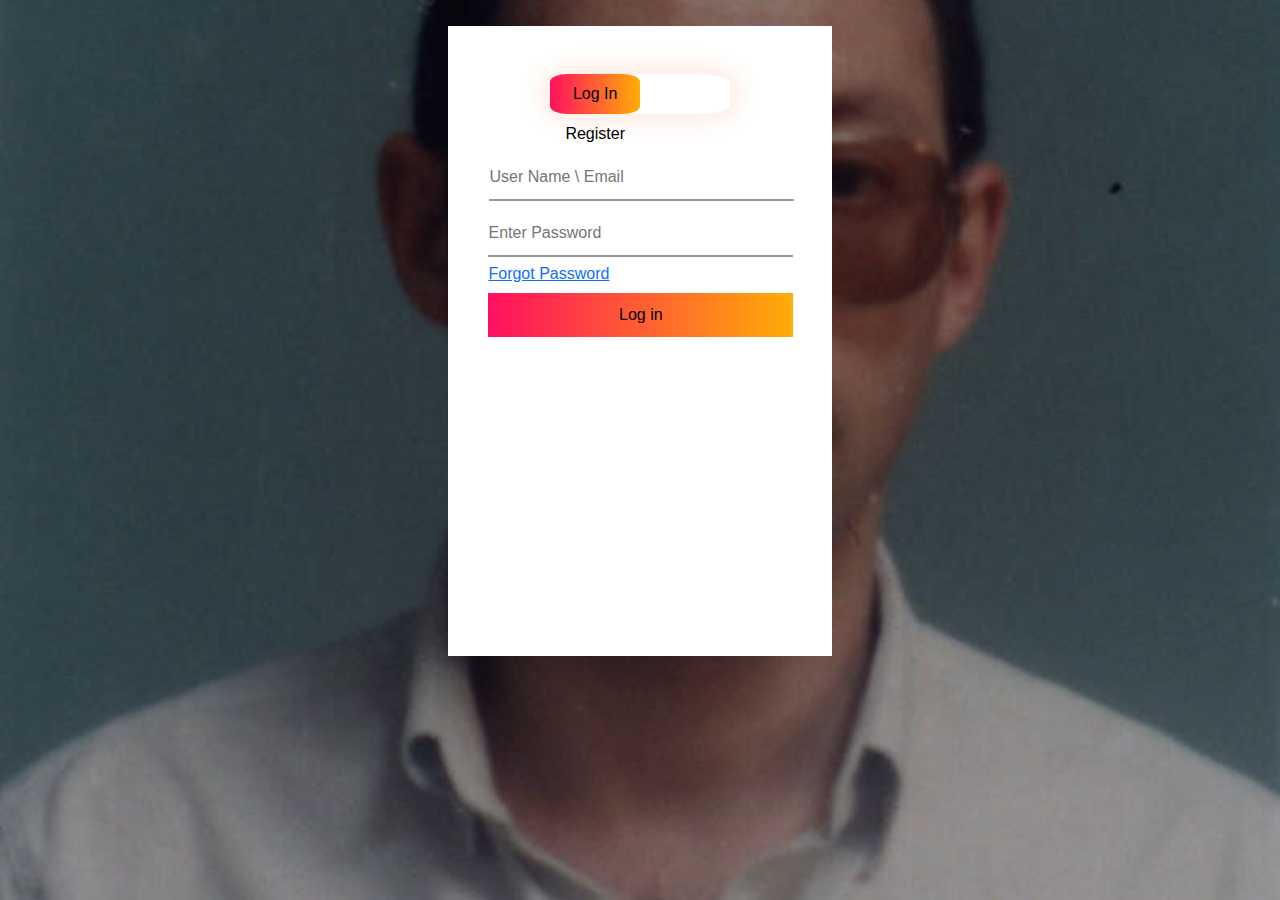
==== project/html/index.html @ 521dc3ec "FIxed index and added fadeIn/fadeOut animations (#13)" ====
<!DOCTYPE html>
<html lang="pt-pt">
<head>
    <meta charset="UTF-8">
    <title>Login</title>
    <script src="../js/index.js"></script>
    <link rel="stylesheet" href="../css/index.css">
    <link rel="stylesheet" href="https://cdn.jsdelivr.net/npm/bootstrap@5.2.3/dist/css/bootstrap.min.css">
</head>
<body>
    <div class="login">
        <div class="form-box">
            <div class="button-box">
                <div id="btn"></div>
                <button type="button" class="toggle-btn" onclick="login()">Log In</button>
                <button type="button" class="toggle-btn" onclick="register()">Register</button>
            </div>
            <div class="login-regist-main">
                <div class="login-regist">
                    <form class="input-group" id="login">
                    <input type="text" class="input-field" placeholder="User Name \ Email" required>
                    <input type="password" class="input-field" placeholder="Enter Password" required><br>
                        <a href="#" onclick="showPopup()" id="popup">Forgot Password</a>
                    <button type="submit" class="submit-btn">Log in</button>
                    </form>
                </div>
                <div class="login-regist">
                    <form class="input-group" id="register">
                    <input type="text" class="input-field" placeholder="Name" required>
                    <input type="text" class="input-field" placeholder="User Name" required>
                    <input type="email" class="input-field" placeholder="Email" required>
                    <input type="password" class="input-field" placeholder="Enter Password" required>
                    <input type="password" class="input-field" placeholder="Confirm Password" required>
                    <span class="terms-label">I agree to the terms & conditions</span><input type="checkbox" class="check-box"><br>
                    <button type="submit" class="submit-btn">Register</button>
                </form>
                </div>
            </div>
            <script src="../js/index.js"></script>
        </div>
    </div>
    <div id="popup1" class="overlay">
        <div class="popup">
            <h2>Forgot Password</h2>
            <a class="close" onclick="hidePopup()" href="#">&times;</a>
            <div class="content">
                <form action="">
                    <input type="email" class="input-field" placeholder="User Name \ Email" required>
                    <input type="password" class="input-field" placeholder="Enter Password" required>
                    <input type="password" class="input-field" placeholder="Confirm Password" required>
                    <button type="submit" class="submit-btn">Set Password</button>
                </form>
            </div>
        </div>
    </div>
</body>
</html>
---- project/css/index.css ----
* {
    margin: 0;
    padding: 0;
    font-family: sans-serif;
}

.login {
    height: 100%;
    width: 100%;
    background-image: linear-gradient(rgba(0, 0, 0, 0.4), rgba(0, 0, 0, 0.4)), url("../images/Adrego.jpg");
    background-position: center;
    background-size: cover;
    position: absolute;
}

.form-box {
    width: 30%;
    height: 70%;
    position: relative;
    margin: 2% auto;
    background: #fff;
    padding: 1%;
    overflow: hidden;
}

.button-box {
    max-height: 40px;
    max-width: 200px;
    width: 50%;
    height: 8%;
    margin: 10% auto;
    position: relative;
    box-shadow: 0 0 20px 9px #ff61241f;
    border-radius: 20% 20%;
}

.toggle-btn {
    width: 50%;
    display: table-row;
    height: 100%;
    cursor: pointer;
    object-fit: inherit;
    background: transparent;
    border: 0;
    outline: none;
    position: relative;
    text-align: center;
}

#btn {
    top: 0;
    left: 0;
    position: absolute;
    width: 50%;
    height: 100%;
    background: linear-gradient(to right, #ff105f, #ffad06);
    border-radius: 20% 20%;
    transition: .5s;
}

.input-group {
    position: relative;
    width: 80%;
    transition: .5s;
}

.input-field {
    width: 85%;
    padding: 10px 0;
    margin: 5px 0;
    border-left: 0;
    border-top: 0;
    border-right: 0;
    border-bottom: 2px solid #999;
    outline: none;
    background: transparent;
}

.submit-btn {
    width: 85%;
    padding: 10px 30px;
    cursor: pointer;
    display: block;
    margin: 2% auto;
    background: linear-gradient(to right, #ff105f, #ffad06);
    border: 0;
    outline: none;
    position: relative;
}

.terms-label {
    margin: 5%;
    color: #777;
    font-size: 12px;
    bottom: 68px;

}

#login {
    left: 8%;
}

#register {
    left: 120%;
}

.overlay {
  position: fixed;
  top: 0;
  bottom: 0;
  left: 0;
  right: 0;
  background: rgba(0, 0, 0, 0.7);
  transition: opacity 500ms;
  display: none;
  opacity: 0;
}

.overlay:target {
  display: block;
  opacity: 1;
}

.popup {
  margin: 10% auto;
  padding: 20px;
  background: #fff;
  border-radius: 5px;
  width: 30%;
  position: relative;
  transition: all 5s ease-in-out;
}

.popup h2 {
  margin-top: 0;
  color: #333;
  font-family: Tahoma, Arial, sans-serif;
}

.popup .close {
  position: absolute;
  top: 20px;
  right: 30px;
  font-size: 30px;
  font-weight: bold;
  text-decoration: none;
  color: #333;
}

.popup .close:hover {
  color: #06D85F;
}

.popup .content {
  max-height: 30%;
  overflow: auto;
}

@media screen and (max-width: 700px){
  .box{
    width: 70%;
  }
  .popup{
    width: 70%;
  }
}

.login-regist-main {
    display: grid;
    place-items: start;
    grid-template-areas: "inner-div";
    overflow-y: auto;
    overflow-x: hidden;
}

.login-regist {
    grid-area: inner-div;
}

@keyframes fadeIn {
  0% {opacity: 0;}
  100% {opacity: 1;}
}

@keyframes fadeOut {
  0% {opacity: 1;}
  100% {opacity: 0;}
}
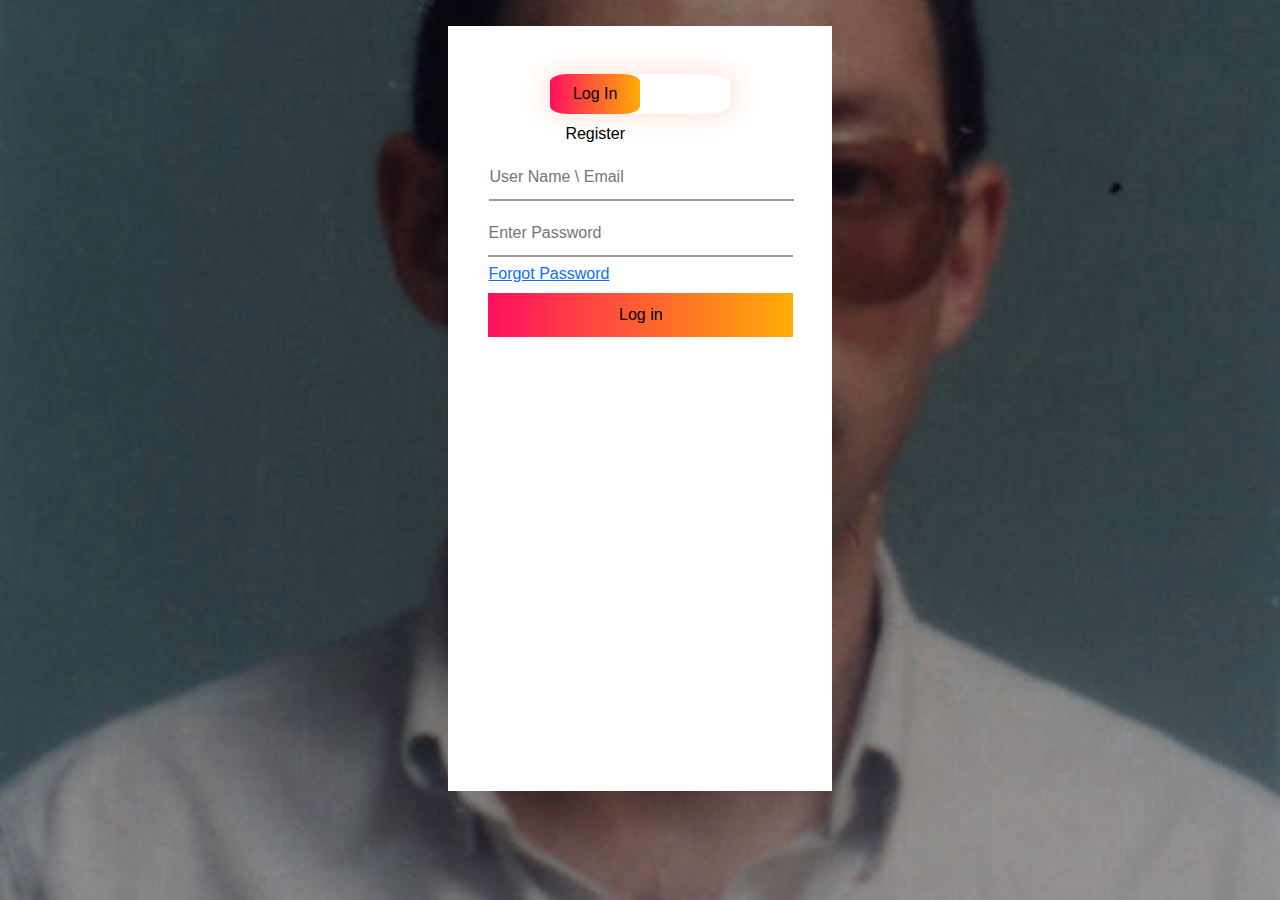
==== commit 27d5ffd4: "Fixed login/register functionality (#18)" ====
--- a/project/html/index.html
+++ b/project/html/index.html
@@ -17,21 +17,21 @@
             </div>
             <div class="login-regist-main">
                 <div class="login-regist">
-                    <form class="input-group" id="login">
-                    <input type="text" class="input-field" placeholder="User Name \ Email" required>
-                    <input type="password" class="input-field" placeholder="Enter Password" required><br>
+                    <form class="input-group" id="login" action="actions/do_login" method="post">
+                    <input type="text" class="input-field"  name="username" placeholder="User Name \ Email" required>
+                    <input type="password" class="input-field" name="password" placeholder="Enter Password" required><br>
                         <a href="#" onclick="showPopup()" id="popup">Forgot Password</a>
                     <button type="submit" class="submit-btn">Log in</button>
                     </form>
                 </div>
                 <div class="login-regist">
-                    <form class="input-group" id="register">
-                    <input type="text" class="input-field" placeholder="Name" required>
-                    <input type="text" class="input-field" placeholder="User Name" required>
-                    <input type="email" class="input-field" placeholder="Email" required>
-                    <input type="password" class="input-field" placeholder="Enter Password" required>
-                    <input type="password" class="input-field" placeholder="Confirm Password" required>
-                    <span class="terms-label">I agree to the terms & conditions</span><input type="checkbox" class="check-box"><br>
+                    <form class="input-group" id="register" action="actions/do_register" method="post">
+                    <input type="text" class="input-field" name="name" placeholder="Name" required>
+                    <input type="text" class="input-field" name="username" placeholder="User Name" required>
+                    <input type="email" class="input-field" name="email" placeholder="Email" required>
+                    <input type="password" class="input-field" name="password" placeholder="Enter Password" required>
+                    <input type="password" class="input-field" name="confirm_password" placeholder="Confirm Password" required>
+                    <span class="terms-label">I agree to the terms & conditions</span><input type="checkbox" class="check-box" required><br>
                     <button type="submit" class="submit-btn">Register</button>
                 </form>
                 </div>
--- a/project/css/index.css
+++ b/project/css/index.css
@@ -15,7 +15,7 @@
 
 .form-box {
     width: 30%;
-    height: 70%;
+    height: 85%;
     position: relative;
     margin: 2% auto;
     background: #fff;
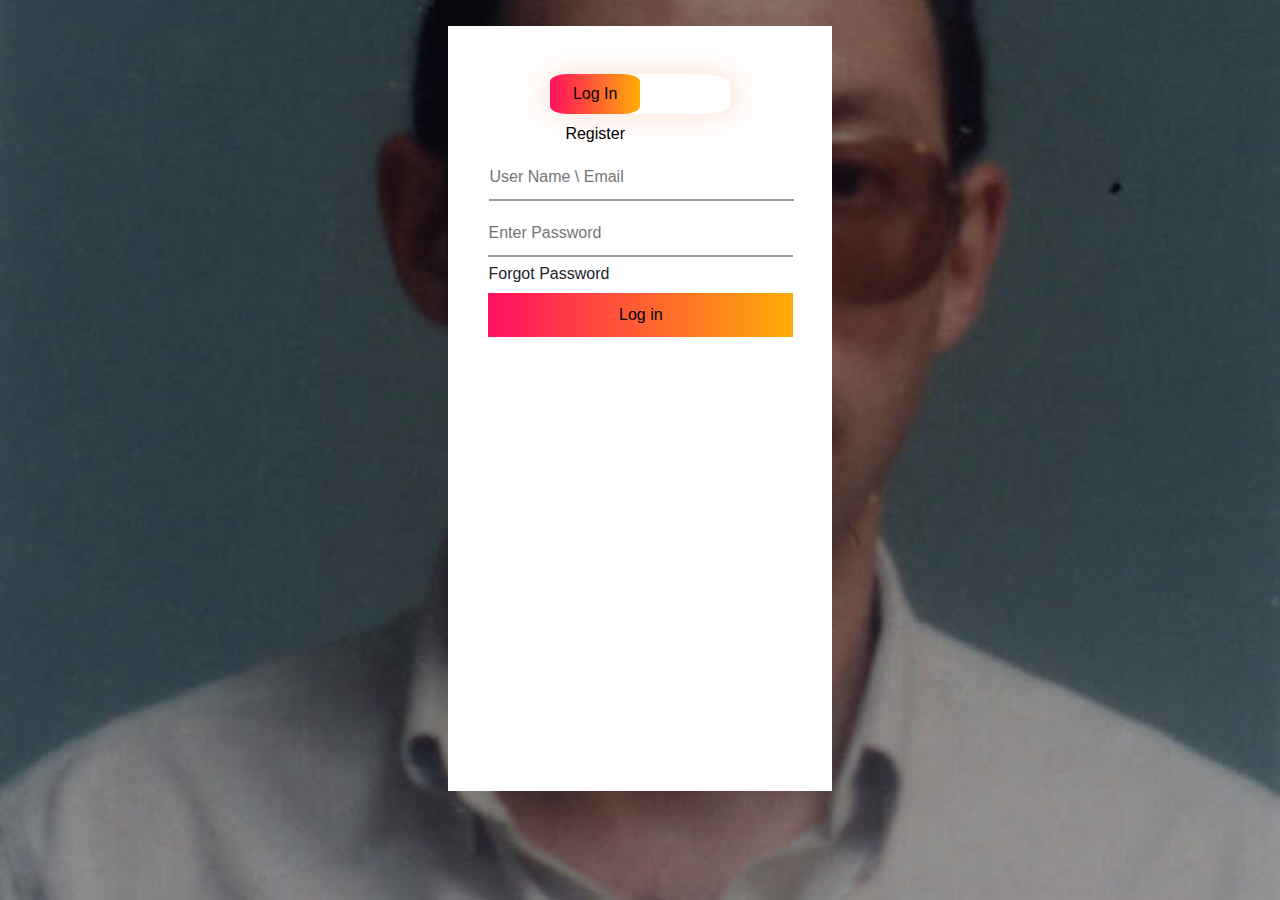
==== commit 9bca4131: "Profile Improvement (#23)" ====
--- a/project/html/index.html
+++ b/project/html/index.html
@@ -20,7 +20,7 @@
                     <form class="input-group" id="login" action="actions/do_login" method="post">
                     <input type="text" class="input-field"  name="username" placeholder="User Name \ Email" required>
                     <input type="password" class="input-field" name="password" placeholder="Enter Password" required><br>
-                        <a href="#" onclick="showPopup()" id="popup">Forgot Password</a>
+                        <a onclick="showPopup()" id="popup">Forgot Password</a>
                     <button type="submit" class="submit-btn">Log in</button>
                     </form>
                 </div>
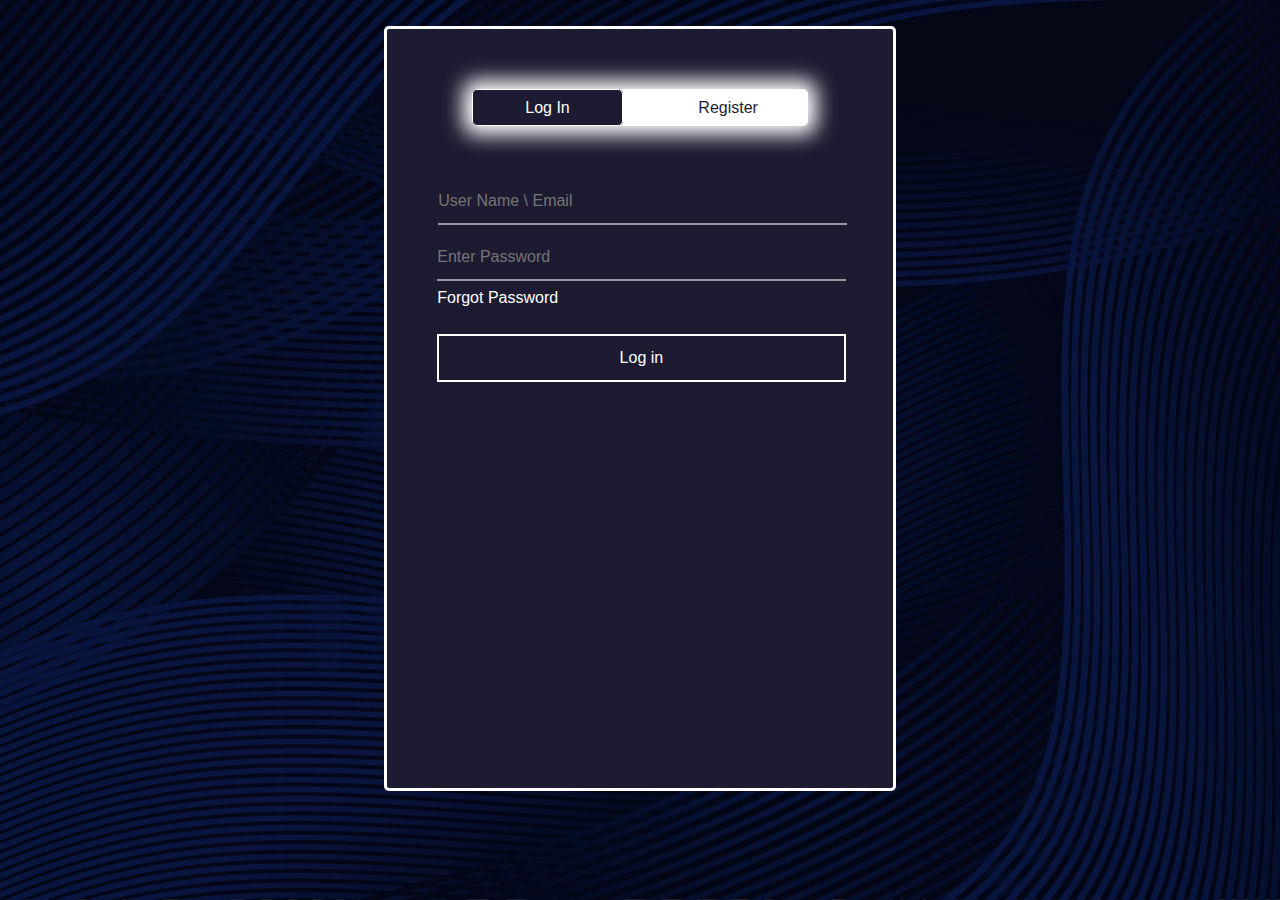
==== commit 412a3dc2: "Login theme improvement &  Posts and Favorits insertion on Profile (#27)" ====
--- a/project/html/index.html
+++ b/project/html/index.html
@@ -12,8 +12,8 @@
         <div class="form-box">
             <div class="button-box">
                 <div id="btn"></div>
-                <button type="button" class="toggle-btn" onclick="login()">Log In</button>
-                <button type="button" class="toggle-btn" onclick="register()">Register</button>
+                <button type="button" id="login-toggle" class="toggle-btn" onclick="login()">Log In</button>
+                <button type="button" id="register-toggle" class="toggle-btn" onclick="register()">Register</button>
             </div>
             <div class="login-regist-main">
                 <div class="login-regist">
--- a/project/css/index.css
+++ b/project/css/index.css
@@ -7,55 +7,64 @@
 .login {
     height: 100%;
     width: 100%;
-    background-image: linear-gradient(rgba(0, 0, 0, 0.4), rgba(0, 0, 0, 0.4)), url("../images/Adrego.jpg");
+    background-image: linear-gradient(rgba(0, 0, 0, 0.4), rgba(0, 0, 0, 0.4)), url("../images/Background.jpg");
     background-position: center;
     background-size: cover;
     position: absolute;
 }
 
+#login-toggle{
+    margin-right: 7.4%;
+    color: #fff;
+}
+
 .form-box {
-    width: 30%;
+    width: 40%;
     height: 85%;
     position: relative;
     margin: 2% auto;
-    background: #fff;
+    background: #1d1b31;
+    border: #fff 3px solid;
+    border-radius: 5px;
     padding: 1%;
     overflow: hidden;
 }
 
 .button-box {
-    max-height: 40px;
-    max-width: 200px;
-    width: 50%;
-    height: 8%;
+    background: #fff;
+    width: 70%;
+    height: 5%;
     margin: 10% auto;
     position: relative;
-    box-shadow: 0 0 20px 9px #ff61241f;
-    border-radius: 20% 20%;
+    box-shadow: 0 0 20px 9px #fff;
+    border-radius: 5px;
 }
 
 .toggle-btn {
-    width: 50%;
+    border : 1px solid #fff;
+    border-radius: 5px;
+    width: 45%;
     display: table-row;
     height: 100%;
     cursor: pointer;
     object-fit: inherit;
     background: transparent;
-    border: 0;
     outline: none;
     position: relative;
     text-align: center;
+    color : #1d1b31;
 }
 
 #btn {
     top: 0;
     left: 0;
     position: absolute;
-    width: 50%;
+    width: 45%;
     height: 100%;
-    background: linear-gradient(to right, #ff105f, #ffad06);
-    border-radius: 20% 20%;
+    background: #1d1b31;
+    border-radius: 5px;
     transition: .5s;
+
 }
 
 .input-group {
@@ -79,18 +88,20 @@
 .submit-btn {
     width: 85%;
     padding: 10px 30px;
+    border: 2px solid #fff;
     cursor: pointer;
     display: block;
-    margin: 2% auto;
-    background: linear-gradient(to right, #ff105f, #ffad06);
-    border: 0;
+    margin: 5% auto;
+    background: #1d1b31;
+    color : #fff;
+
     outline: none;
     position: relative;
 }
 
 .terms-label {
     margin: 5%;
-    color: #777;
+    color: #fff;
     font-size: 12px;
     bottom: 68px;
 
@@ -98,10 +109,12 @@
 
 #login {
     left: 8%;
+    color : #fff
 }
 
 #register {
     left: 120%;
+    color : #fff
 }
 
 .overlay {
@@ -122,18 +135,18 @@
 }
 
 .popup {
-  margin: 10% auto;
-  padding: 20px;
-  background: #fff;
-  border-radius: 5px;
-  width: 30%;
-  position: relative;
-  transition: all 5s ease-in-out;
+    margin: 20% auto;
+    padding: 20px;
+    background: #fff;
+    border-radius: 5px;
+    width: 30%;
+    position: relative;
+    transition: all 5s ease-in-out;
 }
 
 .popup h2 {
   margin-top: 0;
-  color: #333;
+  color: #fff;
   font-family: Tahoma, Arial, sans-serif;
 }
 
@@ -144,11 +157,11 @@
   font-size: 30px;
   font-weight: bold;
   text-decoration: none;
-  color: #333;
+  color: #fff;
 }
 
 .popup .close:hover {
-  color: #06D85F;
+  color: #940101;
 }
 
 .popup .content {
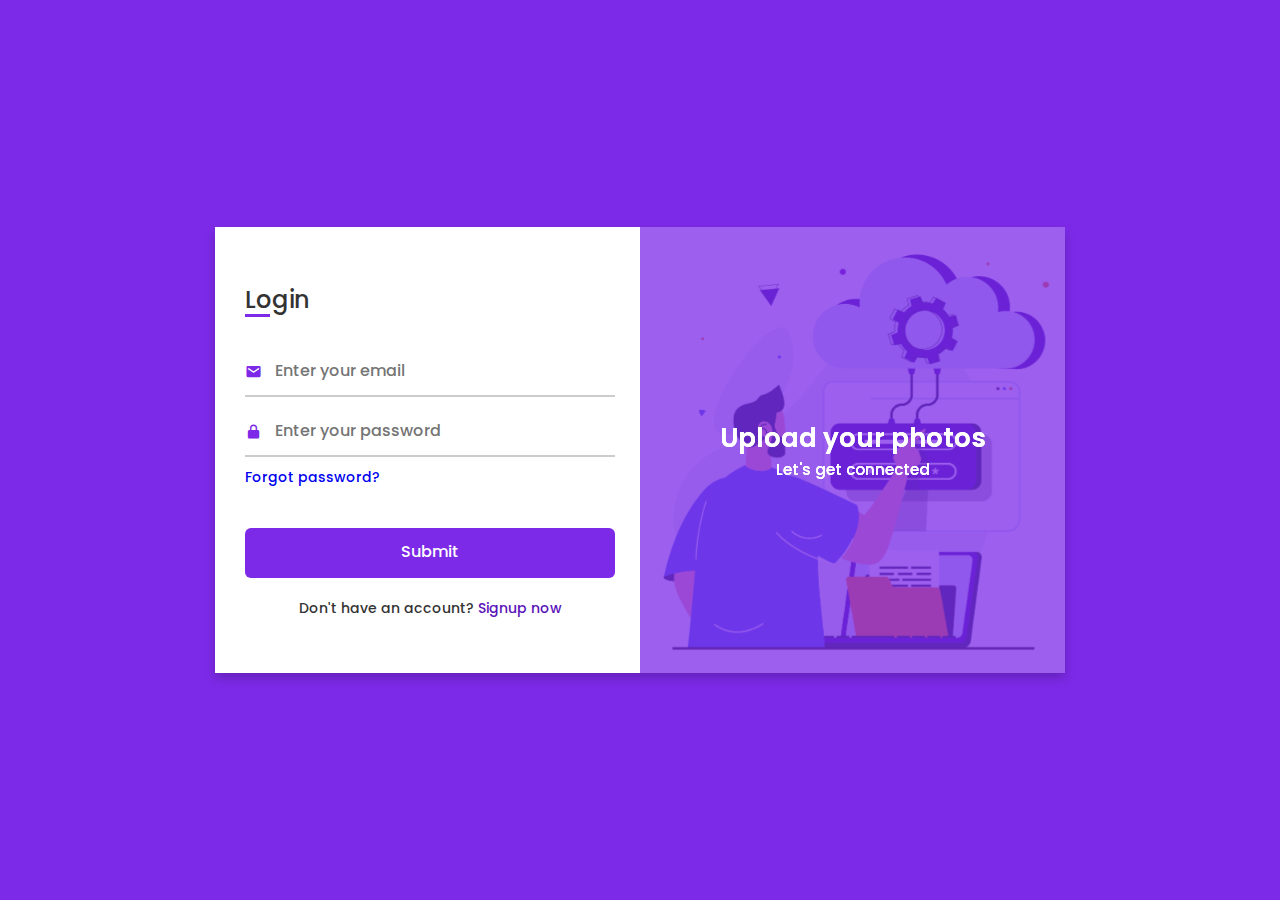
==== commit 6fadf534: "Improvement of the Login-Register page frontend (#28)" ====
--- a/project/html/index.html
+++ b/project/html/index.html
@@ -1,57 +1,75 @@
 <!DOCTYPE html>
 <html lang="pt-pt">
-<head>
-    <meta charset="UTF-8">
-    <title>Login</title>
-    <script src="../js/index.js"></script>
-    <link rel="stylesheet" href="../css/index.css">
-    <link rel="stylesheet" href="https://cdn.jsdelivr.net/npm/bootstrap@5.2.3/dist/css/bootstrap.min.css">
-</head>
-<body>
-    <div class="login">
-        <div class="form-box">
-            <div class="button-box">
-                <div id="btn"></div>
-                <button type="button" id="login-toggle" class="toggle-btn" onclick="login()">Log In</button>
-                <button type="button" id="register-toggle" class="toggle-btn" onclick="register()">Register</button>
-            </div>
-            <div class="login-regist-main">
-                <div class="login-regist">
-                    <form class="input-group" id="login" action="actions/do_login" method="post">
-                    <input type="text" class="input-field"  name="username" placeholder="User Name \ Email" required>
-                    <input type="password" class="input-field" name="password" placeholder="Enter Password" required><br>
-                        <a onclick="showPopup()" id="popup">Forgot Password</a>
-                    <button type="submit" class="submit-btn">Log in</button>
-                    </form>
-                </div>
-                <div class="login-regist">
-                    <form class="input-group" id="register" action="actions/do_register" method="post">
-                    <input type="text" class="input-field" name="name" placeholder="Name" required>
-                    <input type="text" class="input-field" name="username" placeholder="User Name" required>
-                    <input type="email" class="input-field" name="email" placeholder="Email" required>
-                    <input type="password" class="input-field" name="password" placeholder="Enter Password" required>
-                    <input type="password" class="input-field" name="confirm_password" placeholder="Confirm Password" required>
-                    <span class="terms-label">I agree to the terms & conditions</span><input type="checkbox" class="check-box" required><br>
-                    <button type="submit" class="submit-btn">Register</button>
-                </form>
-                </div>
-            </div>
-            <script src="../js/index.js"></script>
-        </div>
-    </div>
-    <div id="popup1" class="overlay">
-        <div class="popup">
-            <h2>Forgot Password</h2>
-            <a class="close" onclick="hidePopup()" href="#">&times;</a>
-            <div class="content">
-                <form action="">
-                    <input type="email" class="input-field" placeholder="User Name \ Email" required>
-                    <input type="password" class="input-field" placeholder="Enter Password" required>
-                    <input type="password" class="input-field" placeholder="Confirm Password" required>
-                    <button type="submit" class="submit-btn">Set Password</button>
-                </form>
-            </div>
-        </div>
-    </div>
-</body>
-</html>
+    <head>
+        <meta charset="UTF-8">
+        <title>Login and Registration</title>
+        <link href='https://unpkg.com/boxicons@2.1.4/css/boxicons.min.css' rel='stylesheet'>
+		<link rel="stylesheet" href="../css/index.css">
+		<meta name="viewport" content="width=device-width, inicial-scale=1.0">
+    </head>
+    <body>
+        <div class="container">
+			<input type="checkbox" id="flip">
+			<div class="cover">
+				<div class="front">
+					<img src="../images/Img1.jpeg" alt="">
+					<div class="text">
+						<span class="text-1">Upload your photos</span>
+						<span class="text-2">Let's get connected</span>
+					</div>
+				</div>
+				<div class="back">
+					<img class="backImg" src="../images/Img1.jpeg" alt="">
+					<div class="text">
+						<span class="text-1">Upload your photos</span>
+						<span class="text-2">Let's get connected</span>
+					</div>
+				</div>
+			</div>
+			<form action="#">
+				<div class="form-content">
+					<div class="login-form">
+						<div class="title">Login</div>
+						<div class="input-boxes">
+							<div class="inpup-box">
+								<i class='bx bxs-envelope'></i>
+								<input type="text" placeholder="Enter your email" required>
+							</div>
+							<div class="inpup-box">
+								<i class='bx bxs-lock-alt' ></i>
+								<input type="password" placeholder="Enter your password" required>
+							</div>
+							<div class="text"><a href="#">Forgot password?</a></div>
+							<div class="button inpup-box">
+								<input type="submit" value="Submit">
+							</div>
+							<div class="text sign-up-text">Don't have an account? <label for="flip">Signup now</label></div>
+						</div>
+					</div>
+					<div class="signup-form">
+						<div class="title">Signup</div>
+						<div class="input-boxes">
+							<div class="inpup-box">
+								<i class='bx bxs-user'></i>
+								<input type="text" placeholder="Enter your name" required>
+							</div>
+							<div class="inpup-box">
+								<i class='bx bxs-envelope'></i>
+								<input type="text" placeholder="Enter your email" required>
+							</div>
+							<div class="inpup-box">
+								<i class='bx bxs-lock-alt' ></i>
+								<input type="password" placeholder="Enter your password" required>
+							</div>
+							<div class="button inpup-box">
+								<input type="submit" value="Submit">
+							</div>
+							<div class="text sign-up-text">Already have an account? <label for="flip">Login now</label></div>
+						</div>
+					</div>
+				</div>
+			</form>
+		</div>
+        <script src="../js/index.js"></script>
+    </body>
+</html>--- a/project/css/index.css
+++ b/project/css/index.css
@@ -1,201 +1,254 @@
-* {
+@import url('https://fonts.googleapis.com/css?family=Poppins:wght@200;300;400;500;600;700&display=swap');
+
+*{
     margin: 0;
     padding: 0;
-    font-family: sans-serif;
-}
-
-.login {
-    height: 100%;
-    width: 100%;
-    background-image: linear-gradient(rgba(0, 0, 0, 0.4), rgba(0, 0, 0, 0.4)), url("../images/Background.jpg");
-    background-position: center;
-    background-size: cover;
-    position: absolute;
-}
-
-#login-toggle{
-    margin-right: 7.4%;
+    box-sizing: border-box;
+    font-family: 'Poppins', sans-serif;
+}
+
+body{
+    min-height: 100vh;
+    display: flex;
+    align-items: center;
+    justify-content: center;
+    background: #7d2ae8;
+}
+
+.container{
+    position: relative;
+    max-width: 850px;
+    width: 100%;
+    background: #fff;
+    padding: 40px 30px;
+    box-shadow: 0 5px 10px rgba(0,0,0,0.2);
+    perspective: 2700px;
+}
+
+.container .cover{
+    position: absolute;
+    top: 0;
+    left: 50%;
+    height: 100%;
+    width: 50%;
+    z-index: 98;
+    transition: all 1s ease;
+    transform-origin: left;
+    transform-style: preserve-3d;
+}
+
+.container .cover::before{
+    content: '';
+    position: absolute;
+    height: 100%;
+    width: 100%;
+    background: #7d2ae8;
+    opacity: 0.5;
+    z-index: 100;
+}
+
+.container .cover::after{
+    content: '';
+    position: absolute;
+    height: 100%;
+    width: 100%;
+    background: #7d2ae8;
+    opacity: 0.5;
+    z-index: 100;
+    transform: rotateY(180deg);
+}
+
+.container #flip:checked ~ .cover{
+    transform: rotateY(-180deg);
+}
+
+.container .cover img{
+    position: absolute;
+    height: 100%;
+    width: 100%;
+    object-fit: cover;
+    z-index: 12;
+    backface-visibility: hidden;
+}
+
+.container .cover .back .backImg{
+    transform: rotateY(180deg);
+}
+
+.container .cover .text{
+    position: absolute;
+    z-index: 111;
+    height: 100%;
+    width: 100%;
+    display: flex;
+    flex-direction: column;
+    align-items: center;
+    justify-content: center;
+}
+
+.cover .text .text-1,
+.cover .text .text-2{
+    font-size: 26px;
+    font-weight: 600;
     color: #fff;
-}
-
-.form-box {
-    width: 40%;
-    height: 85%;
+    text-align: center;
+    backface-visibility: hidden;
+}
+
+.cover .text .back .text-1,
+.cover .text .back .text-2{
+    transform: rotateY(180deg);
+}
+
+.cover .text .text-2{
+    font-size: 15px;
+    font-weight: 500;
+}
+
+.container form{
+    height: 100%;
+    width: 100%;
+    background: #fff;
+}
+
+.container .form-content{
+    display: flex;
+    align-items: center;
+    justify-content: space-between;
+}
+
+.form-content .login-form,
+.form-content .signup-form{
+    width: calc(100% / 2 - 25px);
+}
+
+form .form-content .title{
     position: relative;
-    margin: 2% auto;
-    background: #1d1b31;
-    border: #fff 3px solid;
-    border-radius: 5px;
-    padding: 1%;
-    overflow: hidden;
-}
-
-.button-box {
-    background: #fff;
-    width: 70%;
-    height: 5%;
-    margin: 10% auto;
+    font-size: 24px;
+    font-weight: 500;
+    color: #333;
+}
+
+form .form-content .title:before{
+    content: '';
+    position: absolute;
+    left: 0;
+    bottom: 0;
+    height: 3px;
+    width: 25px;
+    background: #7d2ae8;
+}
+
+form .signup-form .title:before{
+    width: 20px;
+}
+
+form .form-content .input-boxes{
+    margin-top: 30px;
+}
+
+form .form-content .inpup-box{
+    display: flex;
+    align-items: center;
+    height: 50px;
+    width: 100%;
+    margin: 10px 0;
     position: relative;
-    box-shadow: 0 0 20px 9px #fff;
-    border-radius: 5px;
-}
-
-.toggle-btn {
-    border : 1px solid #fff;
-    border-radius: 5px;
-    width: 45%;
-    display: table-row;
-    height: 100%;
+}
+
+.form-content .inpup-box input{
+    height: 100%;
+    width: 100%;
+    outline: none;
+    border: none;
+    padding: 0 30px;
+    font-size: 16px;
+    font-weight: 500;
+    border-bottom: 2px solid rgba(0,0,0,0.2);
+    transition: all 0.3s ease;
+}
+
+.form-content .inpup-box input:focus,
+.form-content .inpup-box input:valid{
+    border-color: #7d2ae8;
+}
+
+.form-content .inpup-box i{
+    position: absolute;
+    color: #7d2ae8;
+    font-size: 17px;
+}
+
+form .form-content .text{
+    font-size: 14px;
+    font-weight: 500;
+    color: #333;
+}
+
+form .form-content .text a{
+    text-decoration: none;
+}
+
+form .form-content .text a:hover{
+    text-decoration: underline;
+}
+
+form .form-content .button{
+    color: #fff;
+    margin-top: 40px;
+}
+
+form .form-content .button input{
+    color: #fff;
+    background: #7d2ae8;
+    border-radius: 6px;
+    padding: 0;
     cursor: pointer;
-    object-fit: inherit;
-    background: transparent;
-    outline: none;
-    position: relative;
+    transition: all 0.4s ease;
+}
+
+form .form-content .button input:hover{
+    background: #5b13b9;
+}
+
+form .form-content label{
+    color: #5b13b9;
+    cursor: pointer;
+}
+
+form .form-content label:hover{
+    text-decoration: underline;
+}
+
+form .form-content .login-text,
+form .form-content .sign-up-text{
     text-align: center;
-    color : #1d1b31;
-}
-
-#btn {
-    top: 0;
-    left: 0;
-    position: absolute;
-    width: 45%;
-    height: 100%;
-    background: #1d1b31;
-    border-radius: 5px;
-    transition: .5s;
-
-}
-
-.input-group {
-    position: relative;
-    width: 80%;
-    transition: .5s;
-}
-
-.input-field {
-    width: 85%;
-    padding: 10px 0;
-    margin: 5px 0;
-    border-left: 0;
-    border-top: 0;
-    border-right: 0;
-    border-bottom: 2px solid #999;
-    outline: none;
-    background: transparent;
-}
-
-.submit-btn {
-    width: 85%;
-    padding: 10px 30px;
-    border: 2px solid #fff;
-    cursor: pointer;
-    display: block;
-    margin: 5% auto;
-    background: #1d1b31;
-    color : #fff;
-
-    outline: none;
-    position: relative;
-}
-
-.terms-label {
-    margin: 5%;
-    color: #fff;
-    font-size: 12px;
-    bottom: 68px;
-
-}
-
-#login {
-    left: 8%;
-    color : #fff
-}
-
-#register {
-    left: 120%;
-    color : #fff
-}
-
-.overlay {
-  position: fixed;
-  top: 0;
-  bottom: 0;
-  left: 0;
-  right: 0;
-  background: rgba(0, 0, 0, 0.7);
-  transition: opacity 500ms;
-  display: none;
-  opacity: 0;
-}
-
-.overlay:target {
-  display: block;
-  opacity: 1;
-}
-
-.popup {
-    margin: 20% auto;
-    padding: 20px;
-    background: #fff;
-    border-radius: 5px;
-    width: 30%;
-    position: relative;
-    transition: all 5s ease-in-out;
-}
-
-.popup h2 {
-  margin-top: 0;
-  color: #fff;
-  font-family: Tahoma, Arial, sans-serif;
-}
-
-.popup .close {
-  position: absolute;
-  top: 20px;
-  right: 30px;
-  font-size: 30px;
-  font-weight: bold;
-  text-decoration: none;
-  color: #fff;
-}
-
-.popup .close:hover {
-  color: #940101;
-}
-
-.popup .content {
-  max-height: 30%;
-  overflow: auto;
-}
-
-@media screen and (max-width: 700px){
-  .box{
-    width: 70%;
-  }
-  .popup{
-    width: 70%;
-  }
-}
-
-.login-regist-main {
-    display: grid;
-    place-items: start;
-    grid-template-areas: "inner-div";
-    overflow-y: auto;
-    overflow-x: hidden;
-}
-
-.login-regist {
-    grid-area: inner-div;
-}
-
-@keyframes fadeIn {
-  0% {opacity: 0;}
-  100% {opacity: 1;}
-}
-
-@keyframes fadeOut {
-  0% {opacity: 1;}
-  100% {opacity: 0;}
-}
+    margin-top: 20px;
+}
+
+.container #flip{
+    display: none;
+}
+
+@media (max-width: 730px) {
+    .container .cover{
+        display: none;
+    }
+
+    .form-content .login-form,
+    .form-content .signup-form{
+        width: 100%;
+    }
+
+    .form-content .signup-form{
+        display: none;
+    }
+
+    .container #flip:checked ~ form .signup-form{
+        display: block;
+    }
+
+    .container #flip:checked ~ form .login-form{
+        display: none;
+    }
+}
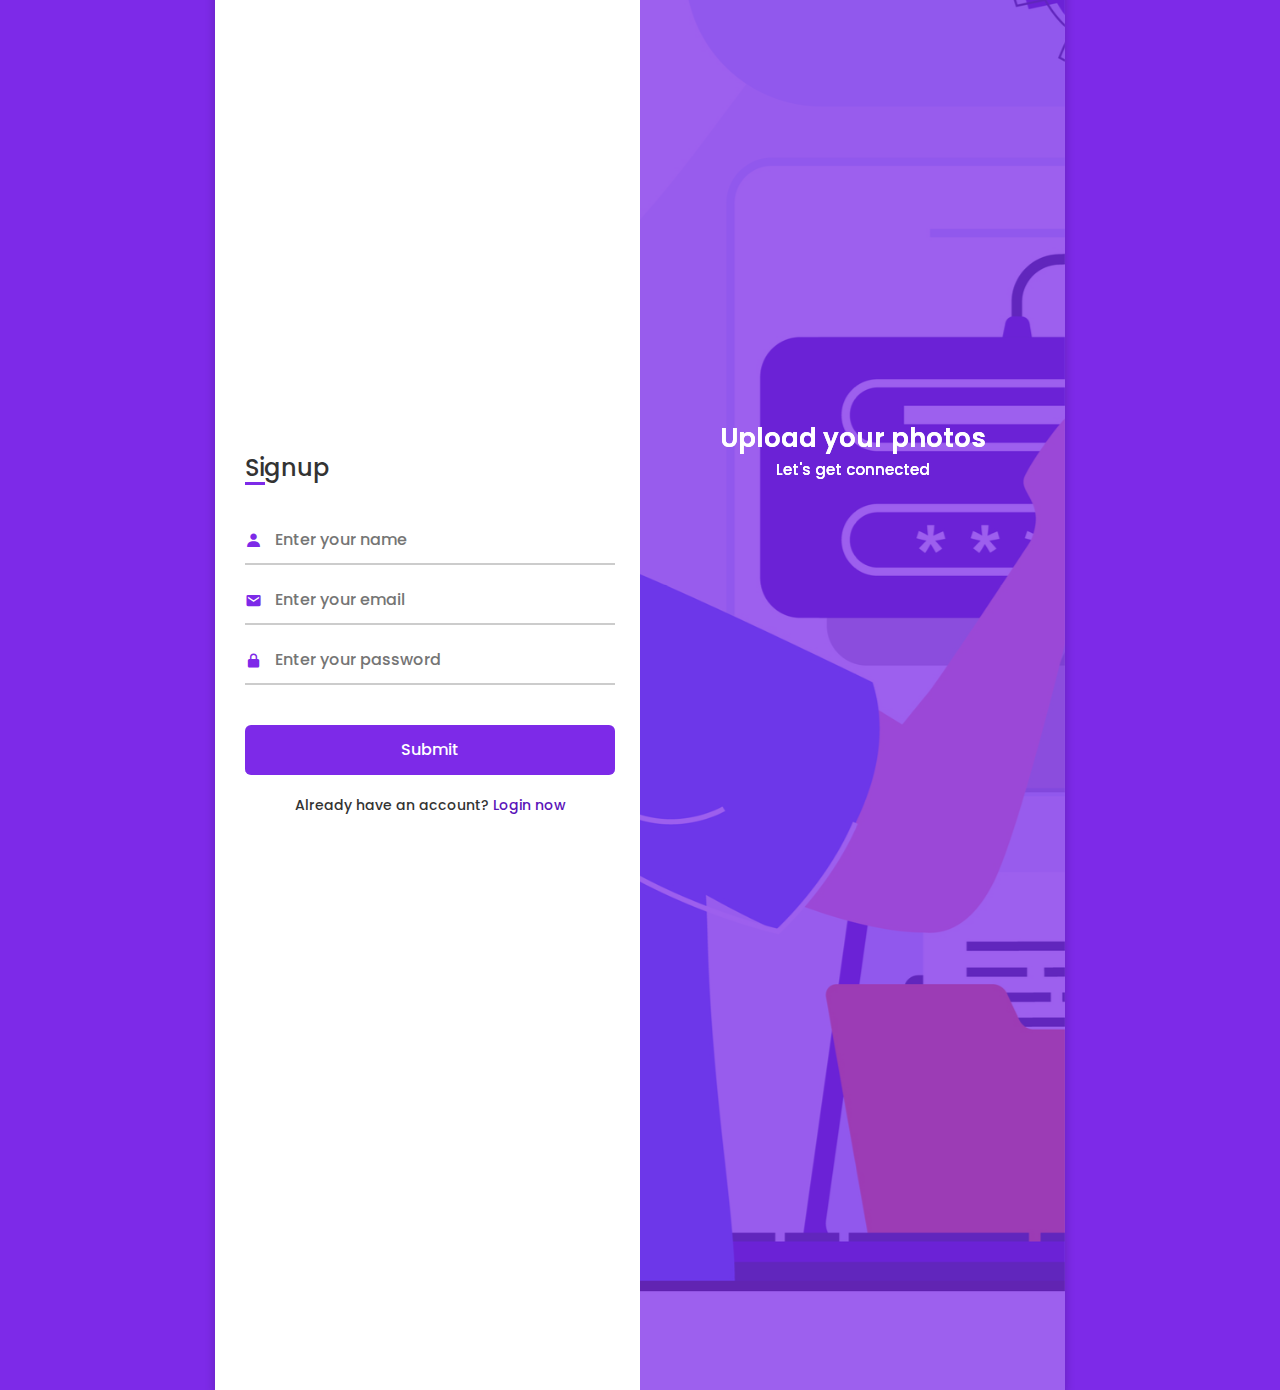
==== commit 50928f7a: "Gallery working (#34)" ====
--- a/project/html/index.html
+++ b/project/html/index.html
@@ -1,4 +1,3 @@
-<!DOCTYPE html>
 <html lang="pt-pt">
     <head>
         <meta charset="UTF-8">
@@ -26,18 +25,18 @@
 					</div>
 				</div>
 			</div>
-			<form action="#">
+			<form action="/actions/do_login" method="post">
 				<div class="form-content">
 					<div class="login-form">
 						<div class="title">Login</div>
 						<div class="input-boxes">
 							<div class="inpup-box">
 								<i class='bx bxs-envelope'></i>
-								<input type="text" placeholder="Enter your email" required>
+								<input type="text" name="email" placeholder="Enter your email" required>
 							</div>
 							<div class="inpup-box">
 								<i class='bx bxs-lock-alt' ></i>
-								<input type="password" placeholder="Enter your password" required>
+								<input type="password" name="password" placeholder="Enter your password" required>
 							</div>
 							<div class="text"><a href="#">Forgot password?</a></div>
 							<div class="button inpup-box">
@@ -46,6 +45,10 @@
 							<div class="text sign-up-text">Don't have an account? <label for="flip">Signup now</label></div>
 						</div>
 					</div>
+				</div>
+			</form>
+			<form action="/actions/do_register">
+				<div class="form-content">
 					<div class="signup-form">
 						<div class="title">Signup</div>
 						<div class="input-boxes">
@@ -72,4 +75,4 @@
 		</div>
         <script src="../js/index.js"></script>
     </body>
-</html>+</html>
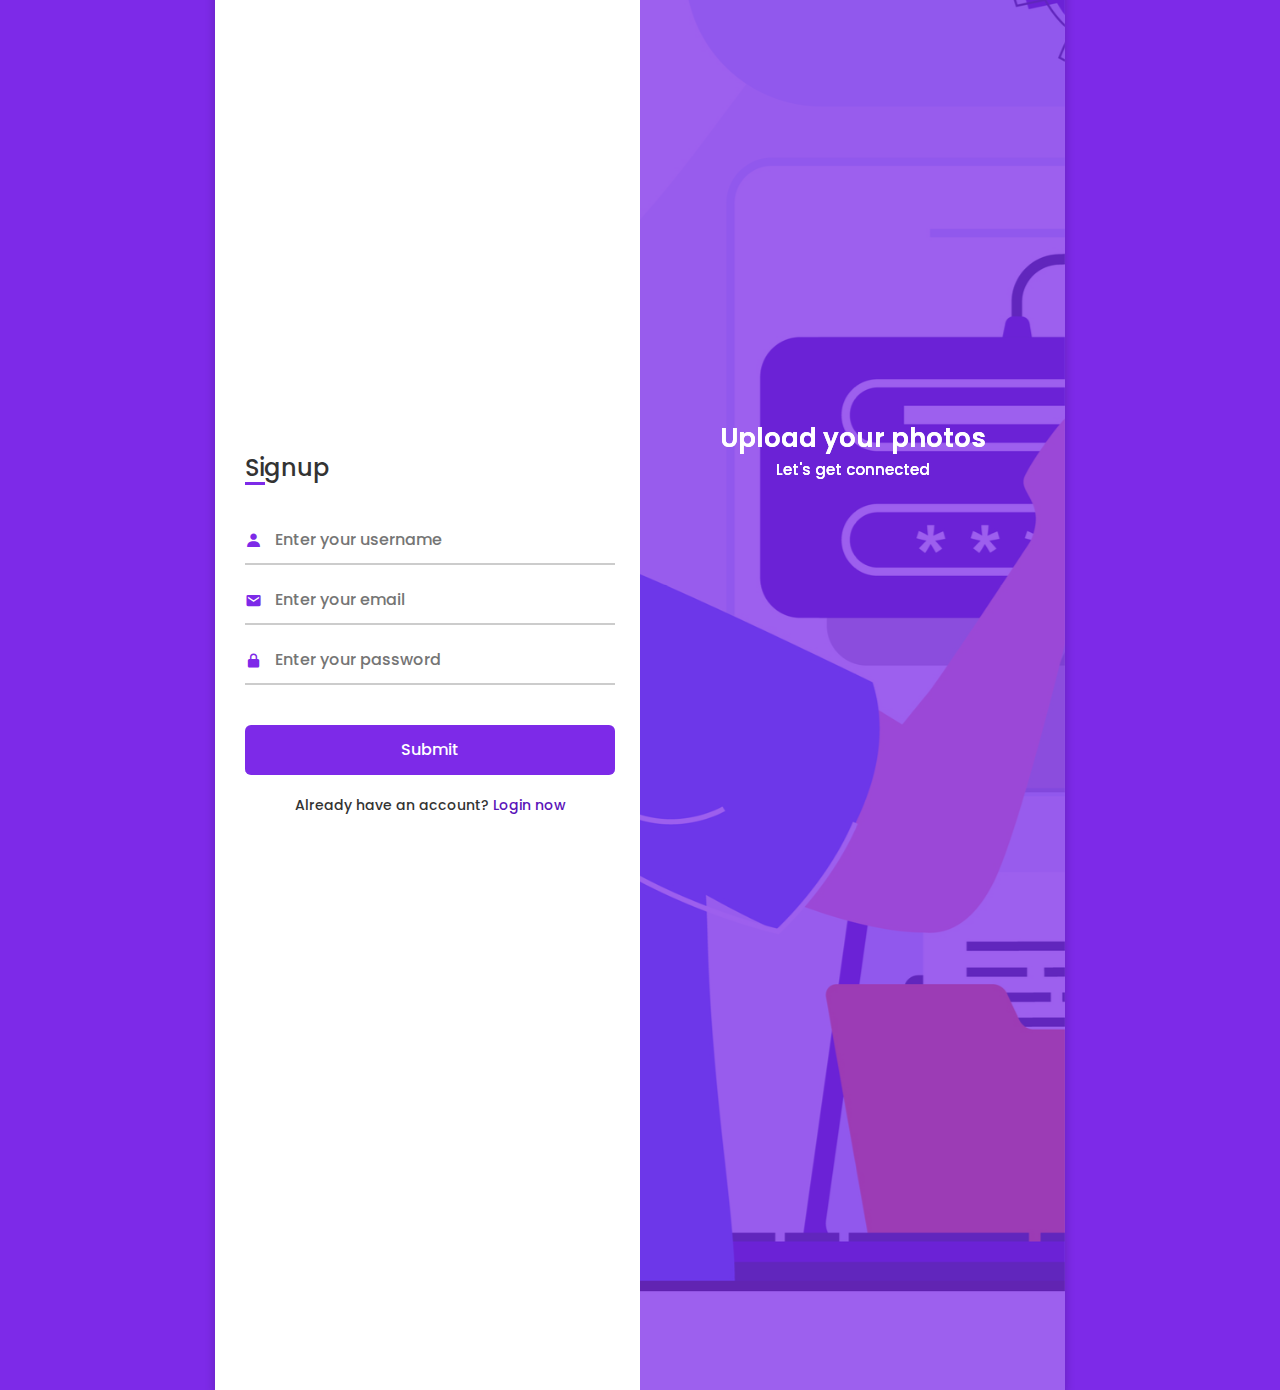
==== commit b8837a5d: "Login Update (#36)" ====
--- a/project/html/index.html
+++ b/project/html/index.html
@@ -54,15 +54,15 @@
 						<div class="input-boxes">
 							<div class="inpup-box">
 								<i class='bx bxs-user'></i>
-								<input type="text" placeholder="Enter your name" required>
+								<input type="text" name="username" placeholder="Enter your username" required>
 							</div>
 							<div class="inpup-box">
 								<i class='bx bxs-envelope'></i>
-								<input type="text" placeholder="Enter your email" required>
+								<input type="text" name="email" placeholder="Enter your email" required>
 							</div>
 							<div class="inpup-box">
 								<i class='bx bxs-lock-alt' ></i>
-								<input type="password" placeholder="Enter your password" required>
+								<input type="password" name="password" placeholder="Enter your password" required>
 							</div>
 							<div class="button inpup-box">
 								<input type="submit" value="Submit">
